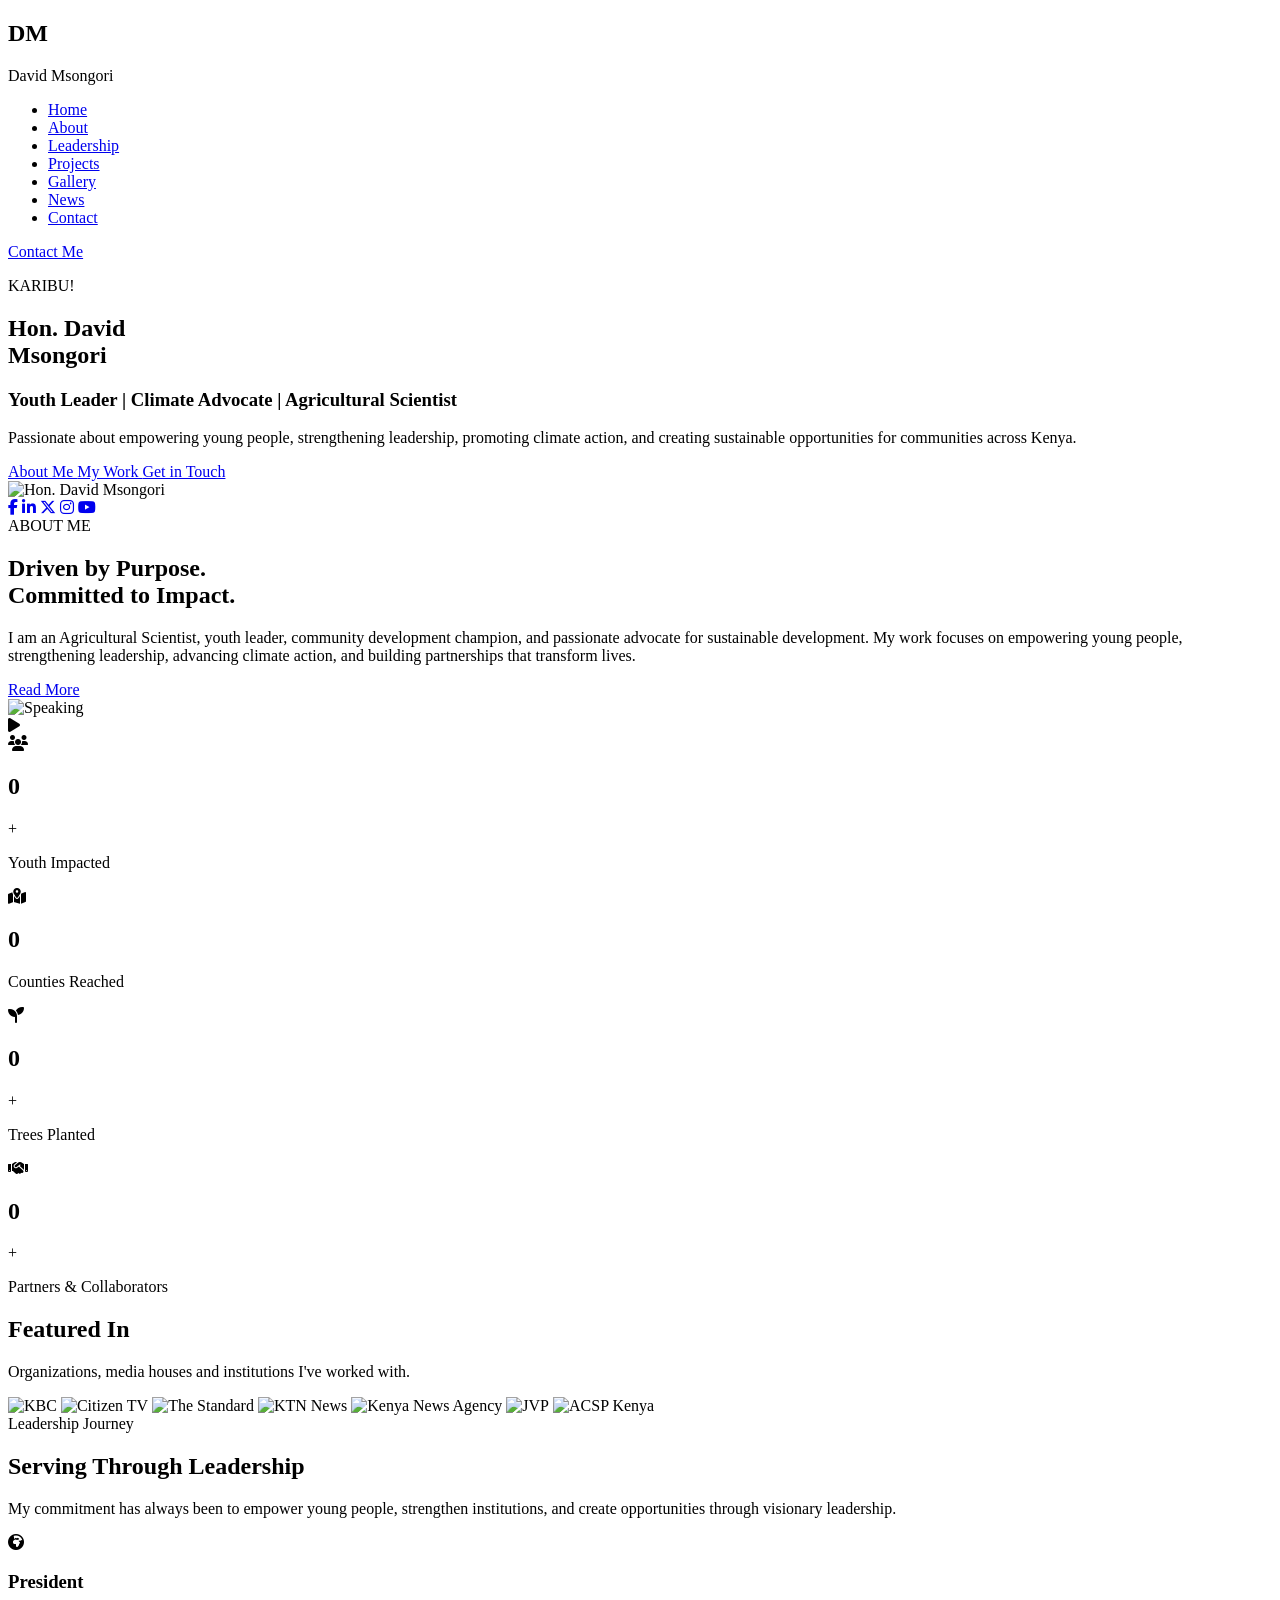
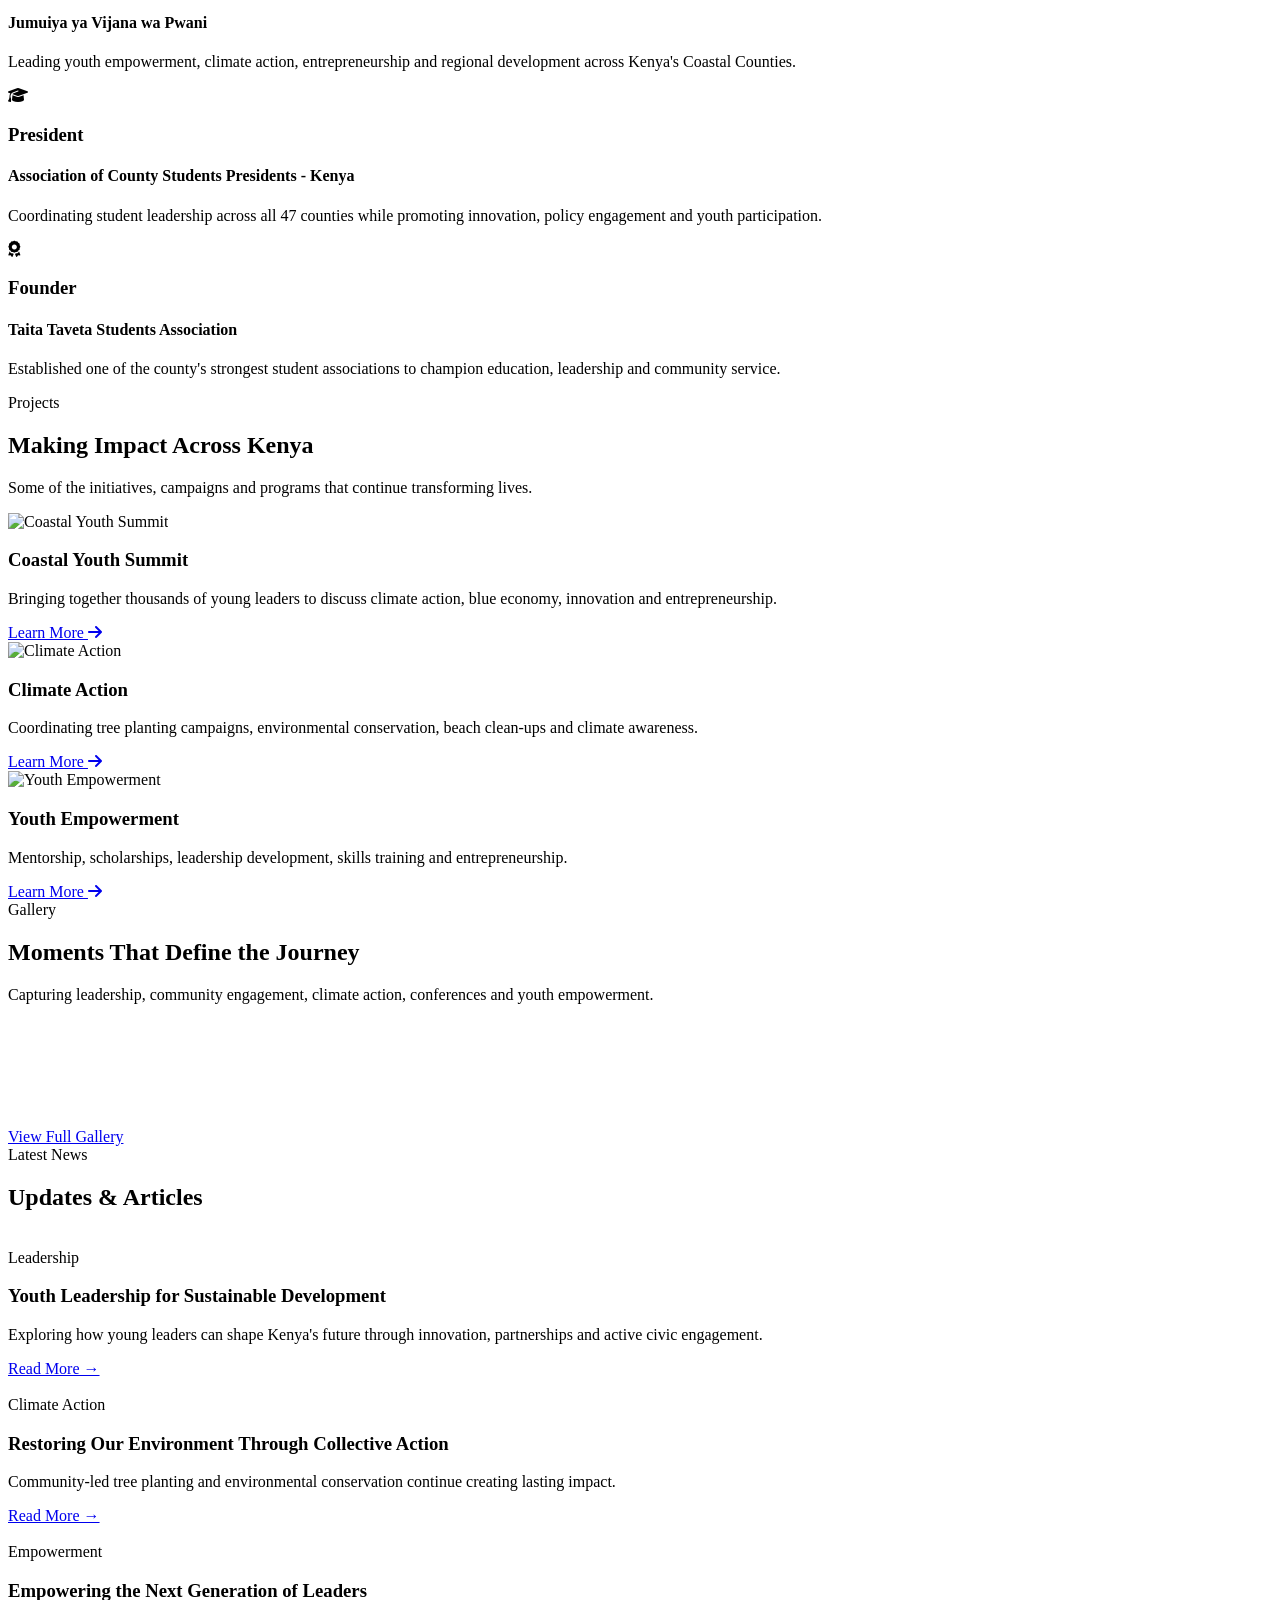
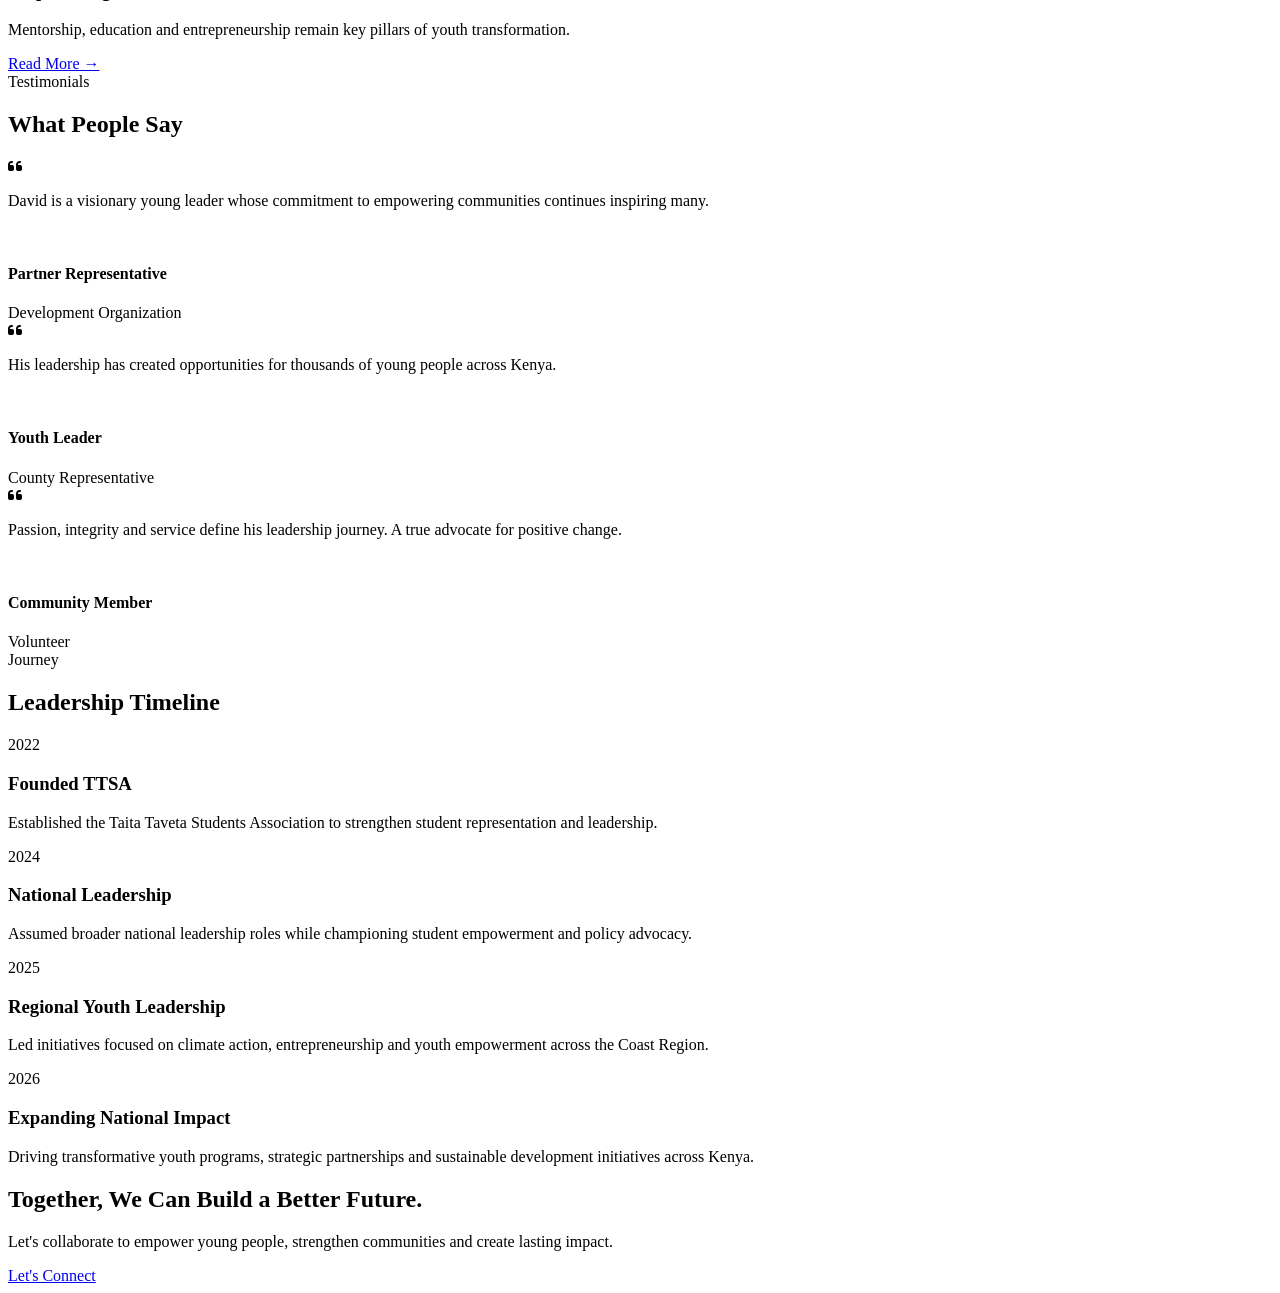
==== css/index.html @ 417c864f "Rename index.html to css/index.html" ====
<!DOCTYPE html>
<html lang="en">

<head>
    <meta charset="UTF-8">
    <meta name="viewport" content="width=device-width, initial-scale=1.0">
    <title>Hon. David Msongori | Official Website</title>

    <!-- Google Fonts -->
    <link href="https://fonts.googleapis.com/css2?family=Poppins:wght@300;400;500;600;700&display=swap" rel="stylesheet">

    <!-- Font Awesome -->
    <link rel="stylesheet"
        href="https://cdnjs.cloudflare.com/ajax/libs/font-awesome/6.6.0/css/all.min.css">

    <!-- CSS -->
    <link rel="stylesheet" href="css/style.css">
</head>

<body>

    <!-- ================= NAVIGATION ================= -->

    <header>

        <div class="container">

            <div class="logo">

                <h2>DM</h2>

                <span>David Msongori</span>

            </div>

            <nav>

                <ul>

                    <li><a href="#" class="active">Home</a></li>

                    <li><a href="#about">About</a></li>

                    <li><a href="#leadership">Leadership</a></li>

                    <li><a href="#projects">Projects</a></li>

                    <li><a href="#gallery">Gallery</a></li>

                    <li><a href="#news">News</a></li>

                    <li><a href="#contact">Contact</a></li>

                </ul>

            </nav>

            <a href="#contact" class="btn">Contact Me</a>

        </div>

    </header>



    <!-- ================= HERO SECTION ================= -->

    <section class="hero">

        <div class="container hero-content">

            <div class="hero-text">

                <p class="welcome">KARIBU!</p>

                <h1>

                    Hon. David <br>

                    <span>Msongori</span>

                </h1>

                <h3>

                    Youth Leader |

                    Climate Advocate |

                    Agricultural Scientist

                </h3>

                <p>

                    Passionate about empowering young people,

                    strengthening leadership,

                    promoting climate action,

                    and creating sustainable opportunities

                    for communities across Kenya.

                </p>

                <div class="hero-buttons">

                    <a href="#about" class="btn">

                        About Me

                    </a>

                    <a href="#projects" class="btn-outline">

                        My Work

                    </a>

                    <a href="#contact" class="btn-outline">

                        Get in Touch

                    </a>

                </div>

            </div>



            <div class="hero-image">

                <img src="images/david.png" alt="Hon. David Msongori">

            </div>

        </div>



        <!-- Social Icons -->

        <div class="social-icons">

            <a href="#"><i class="fab fa-facebook-f"></i></a>

            <a href="#"><i class="fab fa-linkedin-in"></i></a>

            <a href="#"><i class="fab fa-x-twitter"></i></a>

            <a href="#"><i class="fab fa-instagram"></i></a>

            <a href="#"><i class="fab fa-youtube"></i></a>

        </div>

    </section>



    <!-- ================= ABOUT ================= -->

    <section id="about" class="about">

        <div class="container about-grid">

            <div class="about-text">

                <span class="section-title">

                    ABOUT ME

                </span>

                <h2>

                    Driven by Purpose.<br>

                    Committed to Impact.

                </h2>

                <p>

                    I am an Agricultural Scientist,

                    youth leader,

                    community development champion,

                    and passionate advocate for sustainable development.

                    My work focuses on empowering young people,

                    strengthening leadership,

                    advancing climate action,

                    and building partnerships that transform lives.

                </p>

                <a href="#" class="btn">

                    Read More

                </a>

            </div>



            <div class="about-video">

                <img src="images/speaking.jpg" alt="Speaking">

                <div class="play-button">

                    <i class="fas fa-play"></i>

                </div>

            </div>

        </div>

    </section>

        <!-- ================= STATISTICS ================= -->

    <section class="statistics">

        <div class="container">

            <div class="stats-grid">

                <div class="stat-card">

                    <i class="fas fa-users"></i>

                    <h2 class="counter" data-target="50000">0</h2>

                    <span>+</span>

                    <p>Youth Impacted</p>

                </div>

                <div class="stat-card">

                    <i class="fas fa-map-marked-alt"></i>

                    <h2 class="counter" data-target="47">0</h2>

                    <p>Counties Reached</p>

                </div>

                <div class="stat-card">

                    <i class="fas fa-seedling"></i>

                    <h2 class="counter" data-target="10000">0</h2>

                    <span>+</span>

                    <p>Trees Planted</p>

                </div>

                <div class="stat-card">

                    <i class="fas fa-handshake"></i>

                    <h2 class="counter" data-target="50">0</h2>

                    <span>+</span>

                    <p>Partners & Collaborators</p>

                </div>

            </div>

        </div>

    </section>


    <!-- ================= FEATURED IN ================= -->

    <section class="featured">

        <div class="container">

            <div class="section-header">

                <h2>Featured In</h2>

                <p>Organizations, media houses and institutions I've worked with.</p>

            </div>

            <div class="featured-logos">

                <img src="images/logos/kbc.png" alt="KBC">

                <img src="images/logos/citizen.png" alt="Citizen TV">

                <img src="images/logos/standard.png" alt="The Standard">

                <img src="images/logos/ktn.png" alt="KTN News">

                <img src="images/logos/kna.png" alt="Kenya News Agency">

                <img src="images/logos/jvp.png" alt="JVP">

                <img src="images/logos/acsp.png" alt="ACSP Kenya">

            </div>

        </div>

    </section>


    <!-- ================= LEADERSHIP ================= -->

    <section id="leadership" class="leadership">

        <div class="container">

            <div class="section-header">

                <span>Leadership Journey</span>

                <h2>Serving Through Leadership</h2>

                <p>
                    My commitment has always been to empower young people,
                    strengthen institutions, and create opportunities through
                    visionary leadership.
                </p>

            </div>

            <div class="leadership-grid">

                <div class="leader-card">

                    <div class="icon">

                        <i class="fas fa-globe-africa"></i>

                    </div>

                    <h3>President</h3>

                    <h4>Jumuiya ya Vijana wa Pwani</h4>

                    <p>
                        Leading youth empowerment, climate action,
                        entrepreneurship and regional development across
                        Kenya's Coastal Counties.
                    </p>

                </div>

                <div class="leader-card">

                    <div class="icon">

                        <i class="fas fa-graduation-cap"></i>

                    </div>

                    <h3>President</h3>

                    <h4>Association of County Students Presidents - Kenya</h4>

                    <p>
                        Coordinating student leadership across all
                        47 counties while promoting innovation,
                        policy engagement and youth participation.
                    </p>

                </div>

                <div class="leader-card">

                    <div class="icon">

                        <i class="fas fa-award"></i>

                    </div>

                    <h3>Founder</h3>

                    <h4>Taita Taveta Students Association</h4>

                    <p>
                        Established one of the county's strongest student
                        associations to champion education,
                        leadership and community service.
                    </p>

                </div>

            </div>

        </div>

    </section>


    <!-- ================= PROJECTS ================= -->

    <section id="projects" class="projects">

        <div class="container">

            <div class="section-header">

                <span>Projects</span>

                <h2>Making Impact Across Kenya</h2>

                <p>
                    Some of the initiatives, campaigns and programs
                    that continue transforming lives.
                </p>

            </div>

            <div class="projects-grid">

                <div class="project-card">

                    <img src="images/projects/coastal-summit.jpg"
                        alt="Coastal Youth Summit">

                    <div class="project-content">

                        <h3>Coastal Youth Summit</h3>

                        <p>

                            Bringing together thousands of young leaders to
                            discuss climate action, blue economy,
                            innovation and entrepreneurship.

                        </p>

                        <a href="#">

                            Learn More

                            <i class="fas fa-arrow-right"></i>

                        </a>

                    </div>

                </div>

                <div class="project-card">

                    <img src="images/projects/tree-planting.jpg"
                        alt="Climate Action">

                    <div class="project-content">

                        <h3>Climate Action</h3>

                        <p>

                            Coordinating tree planting campaigns,
                            environmental conservation,
                            beach clean-ups and climate awareness.

                        </p>

                        <a href="#">

                            Learn More

                            <i class="fas fa-arrow-right"></i>

                        </a>

                    </div>

                </div>

                <div class="project-card">

                    <img src="images/projects/youth.jpg"
                        alt="Youth Empowerment">

                    <div class="project-content">

                        <h3>Youth Empowerment</h3>

                        <p>

                            Mentorship, scholarships,
                            leadership development,
                            skills training and entrepreneurship.

                        </p>

                        <a href="#">

                            Learn More

                            <i class="fas fa-arrow-right"></i>

                        </a>

                    </div>

                </div>

            </div>

        </div>

    </section>
        <!-- ================= GALLERY ================= -->

    <section id="gallery" class="gallery">

        <div class="container">

            <div class="section-header">

                <span>Gallery</span>

                <h2>Moments That Define the Journey</h2>

                <p>
                    Capturing leadership, community engagement,
                    climate action, conferences and youth empowerment.
                </p>

            </div>

            <div class="gallery-grid">

                <div class="gallery-item">
                    <img src="images/gallery/gallery1.jpg" alt="">
                </div>

                <div class="gallery-item">
                    <img src="images/gallery/gallery2.jpg" alt="">
                </div>

                <div class="gallery-item">
                    <img src="images/gallery/gallery3.jpg" alt="">
                </div>

                <div class="gallery-item">
                    <img src="images/gallery/gallery4.jpg" alt="">
                </div>

                <div class="gallery-item">
                    <img src="images/gallery/gallery5.jpg" alt="">
                </div>

                <div class="gallery-item">
                    <img src="images/gallery/gallery6.jpg" alt="">
                </div>

            </div>

            <div class="center-btn">

                <a href="#" class="btn">

                    View Full Gallery

                </a>

            </div>

        </div>

    </section>


    <!-- ================= NEWS ================= -->

    <section id="news" class="news">

        <div class="container">

            <div class="section-header">

                <span>Latest News</span>

                <h2>Updates & Articles</h2>

            </div>

            <div class="news-grid">

                <article class="news-card">

                    <img src="images/news/news1.jpg" alt="">

                    <div class="news-content">

                        <span>Leadership</span>

                        <h3>
                            Youth Leadership for Sustainable Development
                        </h3>

                        <p>

                            Exploring how young leaders can shape Kenya's
                            future through innovation, partnerships and
                            active civic engagement.

                        </p>

                        <a href="#">
                            Read More →
                        </a>

                    </div>

                </article>

                <article class="news-card">

                    <img src="images/news/news2.jpg" alt="">

                    <div class="news-content">

                        <span>Climate Action</span>

                        <h3>

                            Restoring Our Environment Through Collective Action

                        </h3>

                        <p>

                            Community-led tree planting and environmental
                            conservation continue creating lasting impact.

                        </p>

                        <a href="#">
                            Read More →
                        </a>

                    </div>

                </article>

                <article class="news-card">

                    <img src="images/news/news3.jpg" alt="">

                    <div class="news-content">

                        <span>Empowerment</span>

                        <h3>

                            Empowering the Next Generation of Leaders

                        </h3>

                        <p>

                            Mentorship, education and entrepreneurship remain
                            key pillars of youth transformation.

                        </p>

                        <a href="#">
                            Read More →
                        </a>

                    </div>

                </article>

            </div>

        </div>

    </section>


    <!-- ================= TESTIMONIALS ================= -->

    <section class="testimonials">

        <div class="container">

            <div class="section-header">

                <span>Testimonials</span>

                <h2>What People Say</h2>

            </div>

            <div class="testimonial-grid">

                <div class="testimonial-card">

                    <i class="fas fa-quote-left"></i>

                    <p>

                        David is a visionary young leader whose commitment
                        to empowering communities continues inspiring many.

                    </p>

                    <div class="client">

                        <img src="images/testimonials/person1.jpg" alt="">

                        <div>

                            <h4>Partner Representative</h4>

                            <span>Development Organization</span>

                        </div>

                    </div>

                </div>

                <div class="testimonial-card">

                    <i class="fas fa-quote-left"></i>

                    <p>

                        His leadership has created opportunities for
                        thousands of young people across Kenya.

                    </p>

                    <div class="client">

                        <img src="images/testimonials/person2.jpg" alt="">

                        <div>

                            <h4>Youth Leader</h4>

                            <span>County Representative</span>

                        </div>

                    </div>

                </div>

                <div class="testimonial-card">

                    <i class="fas fa-quote-left"></i>

                    <p>

                        Passion, integrity and service define his leadership
                        journey. A true advocate for positive change.

                    </p>

                    <div class="client">

                        <img src="images/testimonials/person3.jpg" alt="">

                        <div>

                            <h4>Community Member</h4>

                            <span>Volunteer</span>

                        </div>

                    </div>

                </div>

            </div>

        </div>

    </section>


    <!-- ================= TIMELINE ================= -->

    <section class="timeline">

        <div class="container">

            <div class="section-header">

                <span>Journey</span>

                <h2>Leadership Timeline</h2>

            </div>

            <div class="timeline-items">

                <div class="timeline-item">

                    <span class="year">2022</span>

                    <h3>Founded TTSA</h3>

                    <p>

                        Established the Taita Taveta Students Association to
                        strengthen student representation and leadership.

                    </p>

                </div>

                <div class="timeline-item">

                    <span class="year">2024</span>

                    <h3>National Leadership</h3>

                    <p>

                        Assumed broader national leadership roles while
                        championing student empowerment and policy advocacy.

                    </p>

                </div>

                <div class="timeline-item">

                    <span class="year">2025</span>

                    <h3>Regional Youth Leadership</h3>

                    <p>

                        Led initiatives focused on climate action,
                        entrepreneurship and youth empowerment across the
                        Coast Region.

                    </p>

                </div>

                <div class="timeline-item">

                    <span class="year">2026</span>

                    <h3>Expanding National Impact</h3>

                    <p>

                        Driving transformative youth programs,
                        strategic partnerships and sustainable development
                        initiatives across Kenya.

                    </p>

                </div>

            </div>

        </div>

    </section>


    <!-- ================= CALL TO ACTION ================= -->

    <section class="cta">

        <div class="container">

            <div class="cta-content">

                <h2>

                    Together, We Can Build a Better Future.

                </h2>

                <p>

                    Let's collaborate to empower young people,
                    strengthen communities and create lasting impact.

                </p>

                <a href="#contact" class="btn">

                    Let's Connect

                </a>

            </div>

        </div>

    </section>
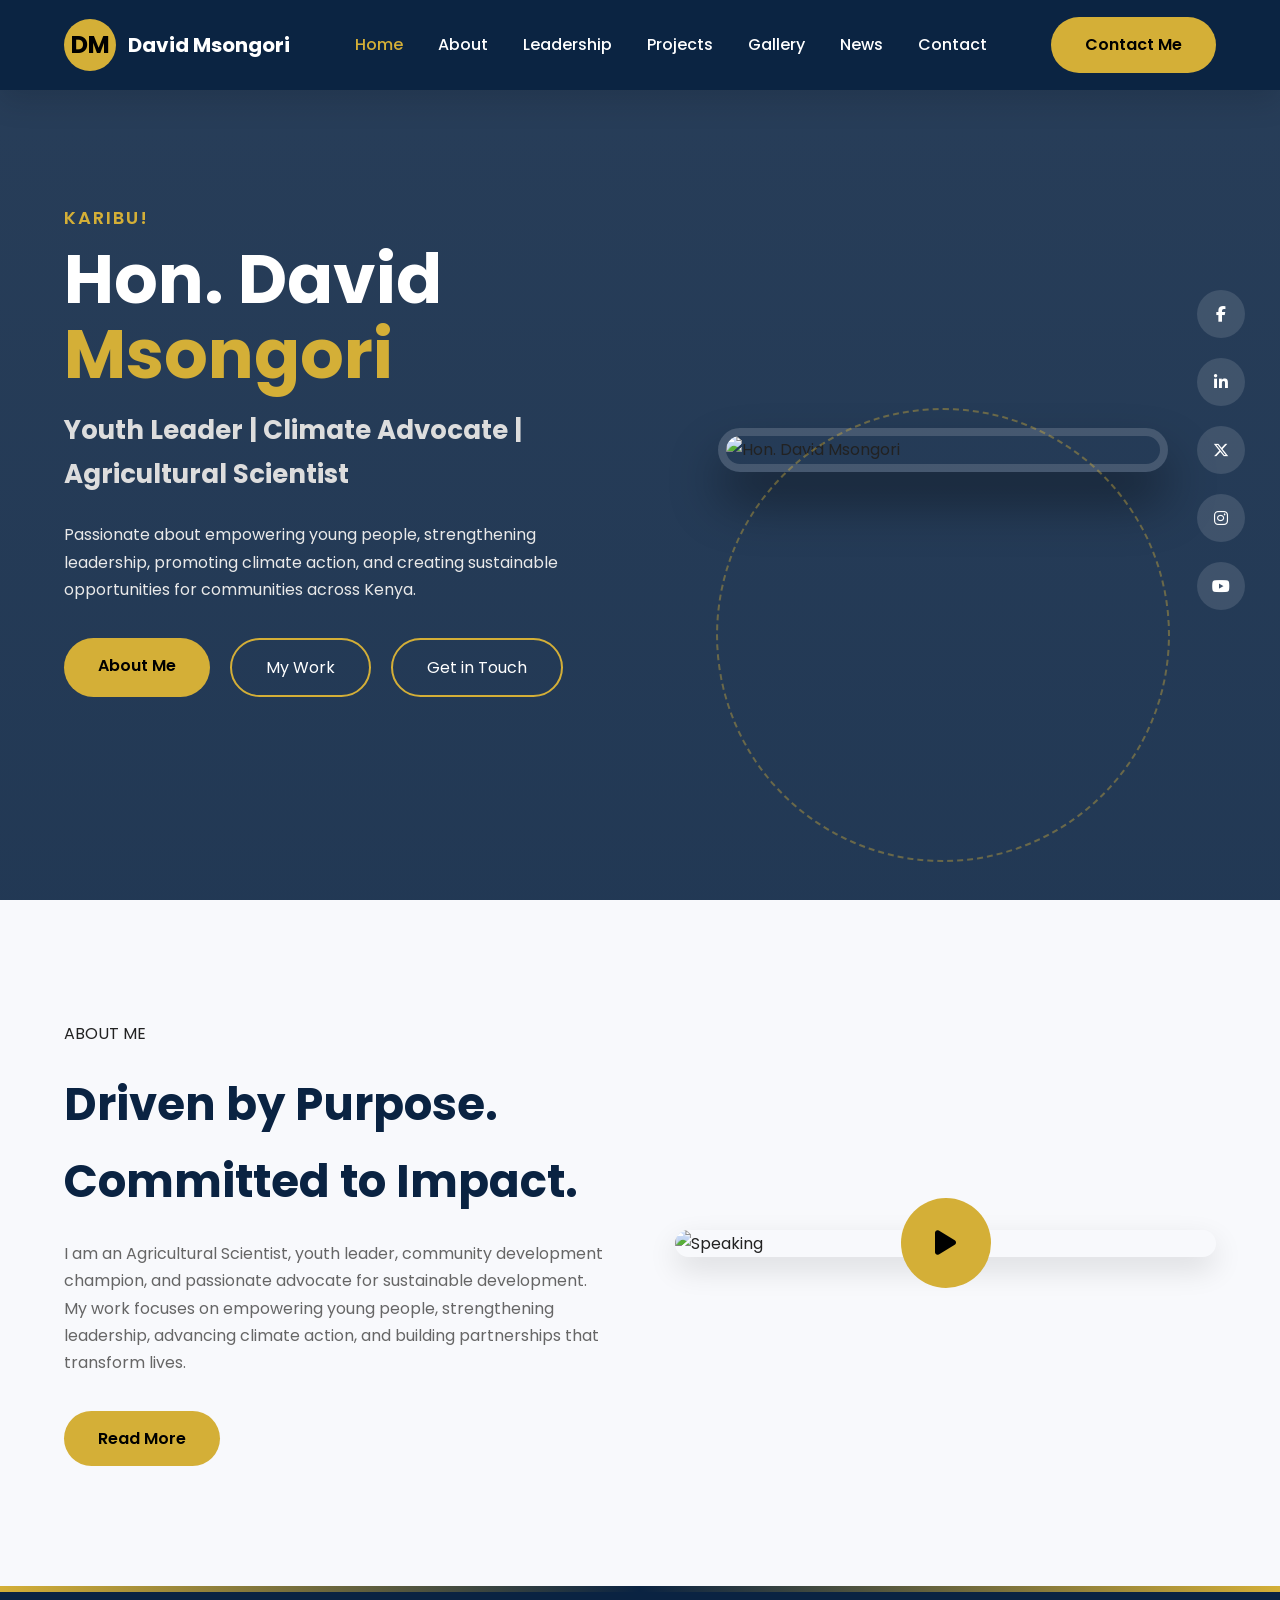
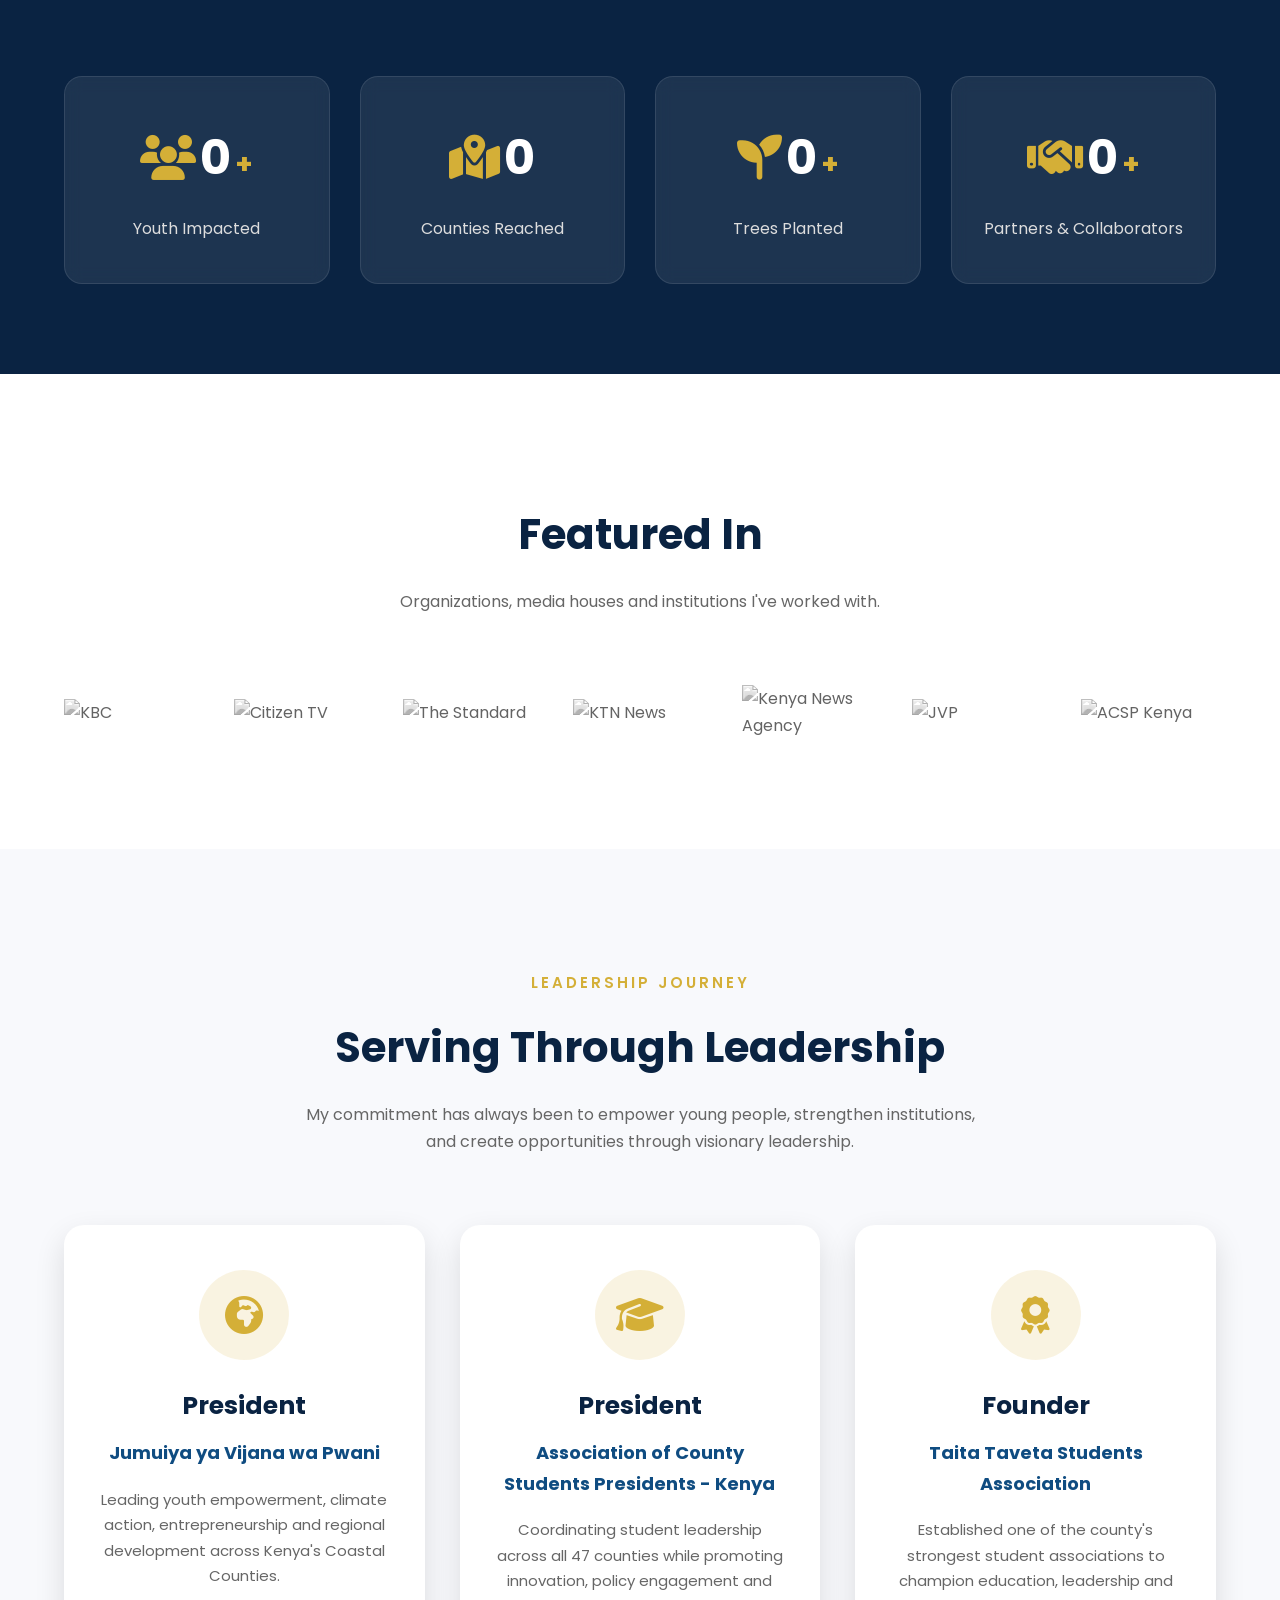
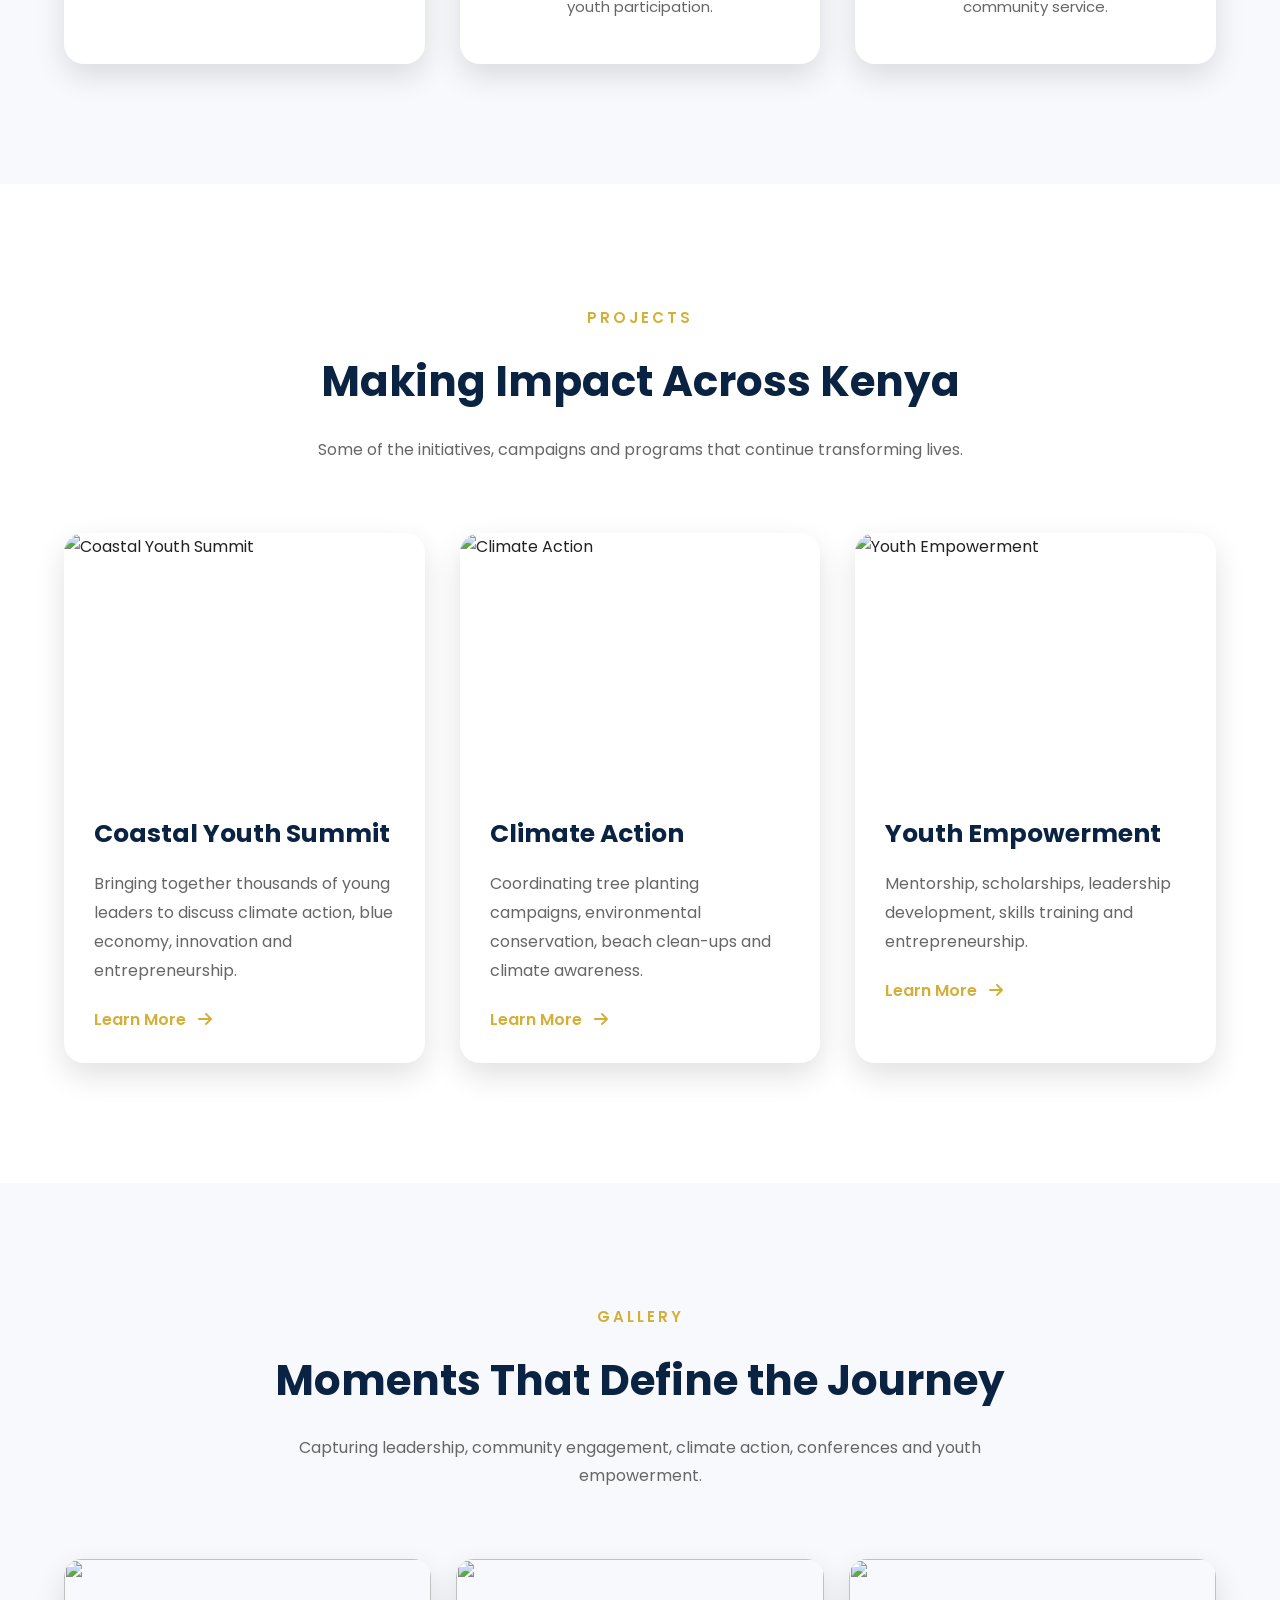
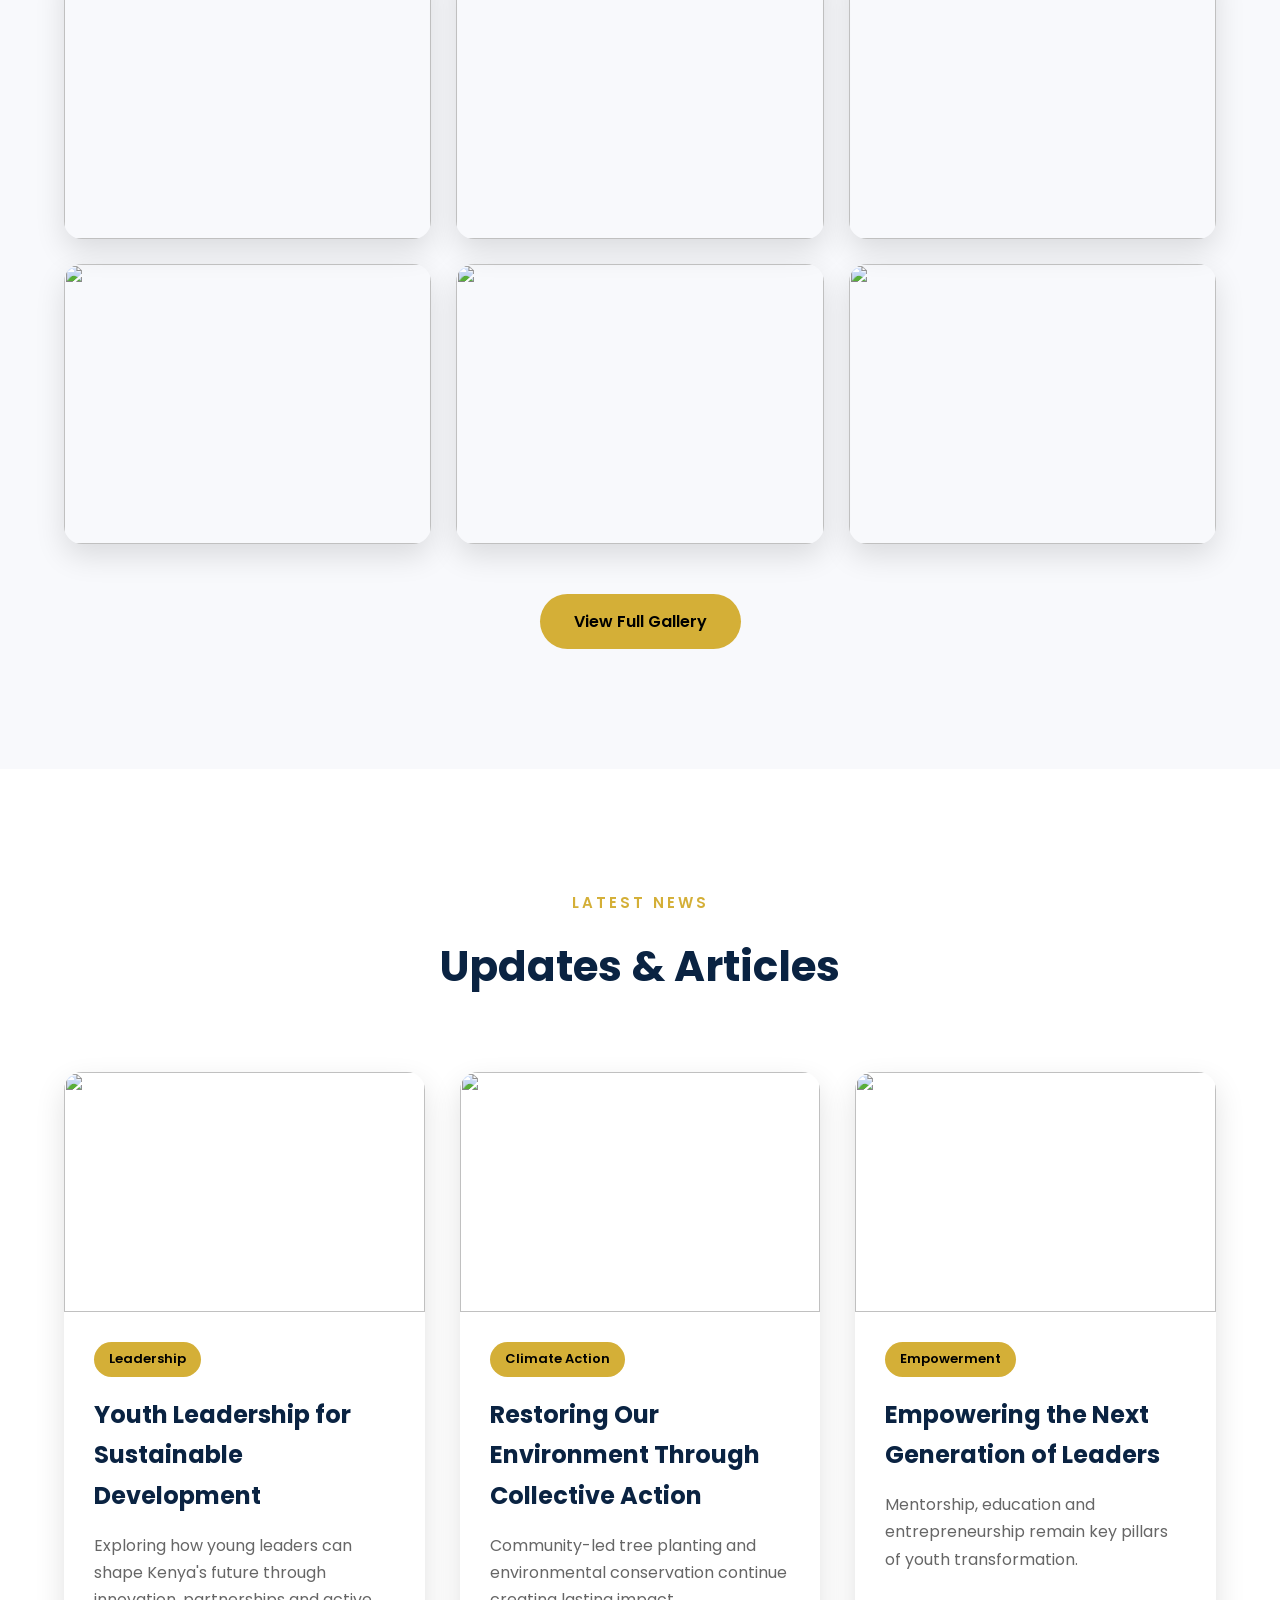
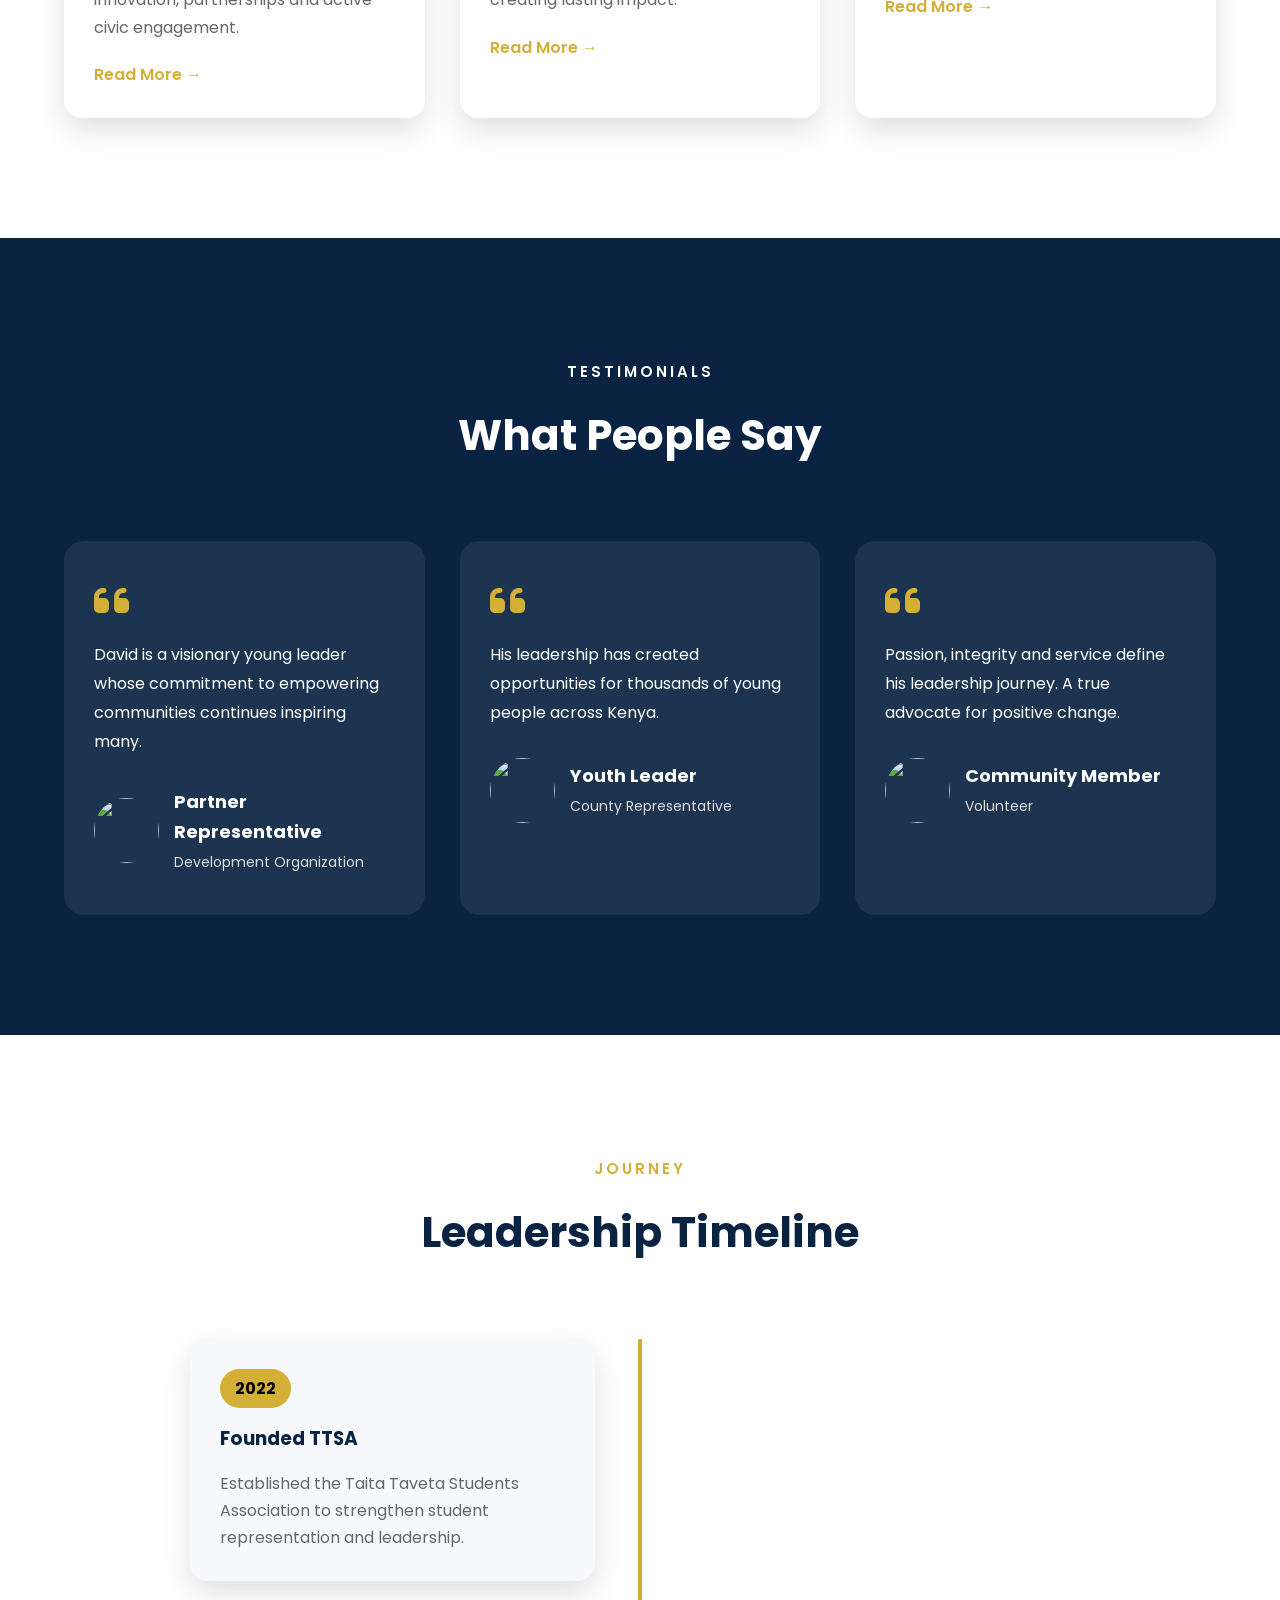
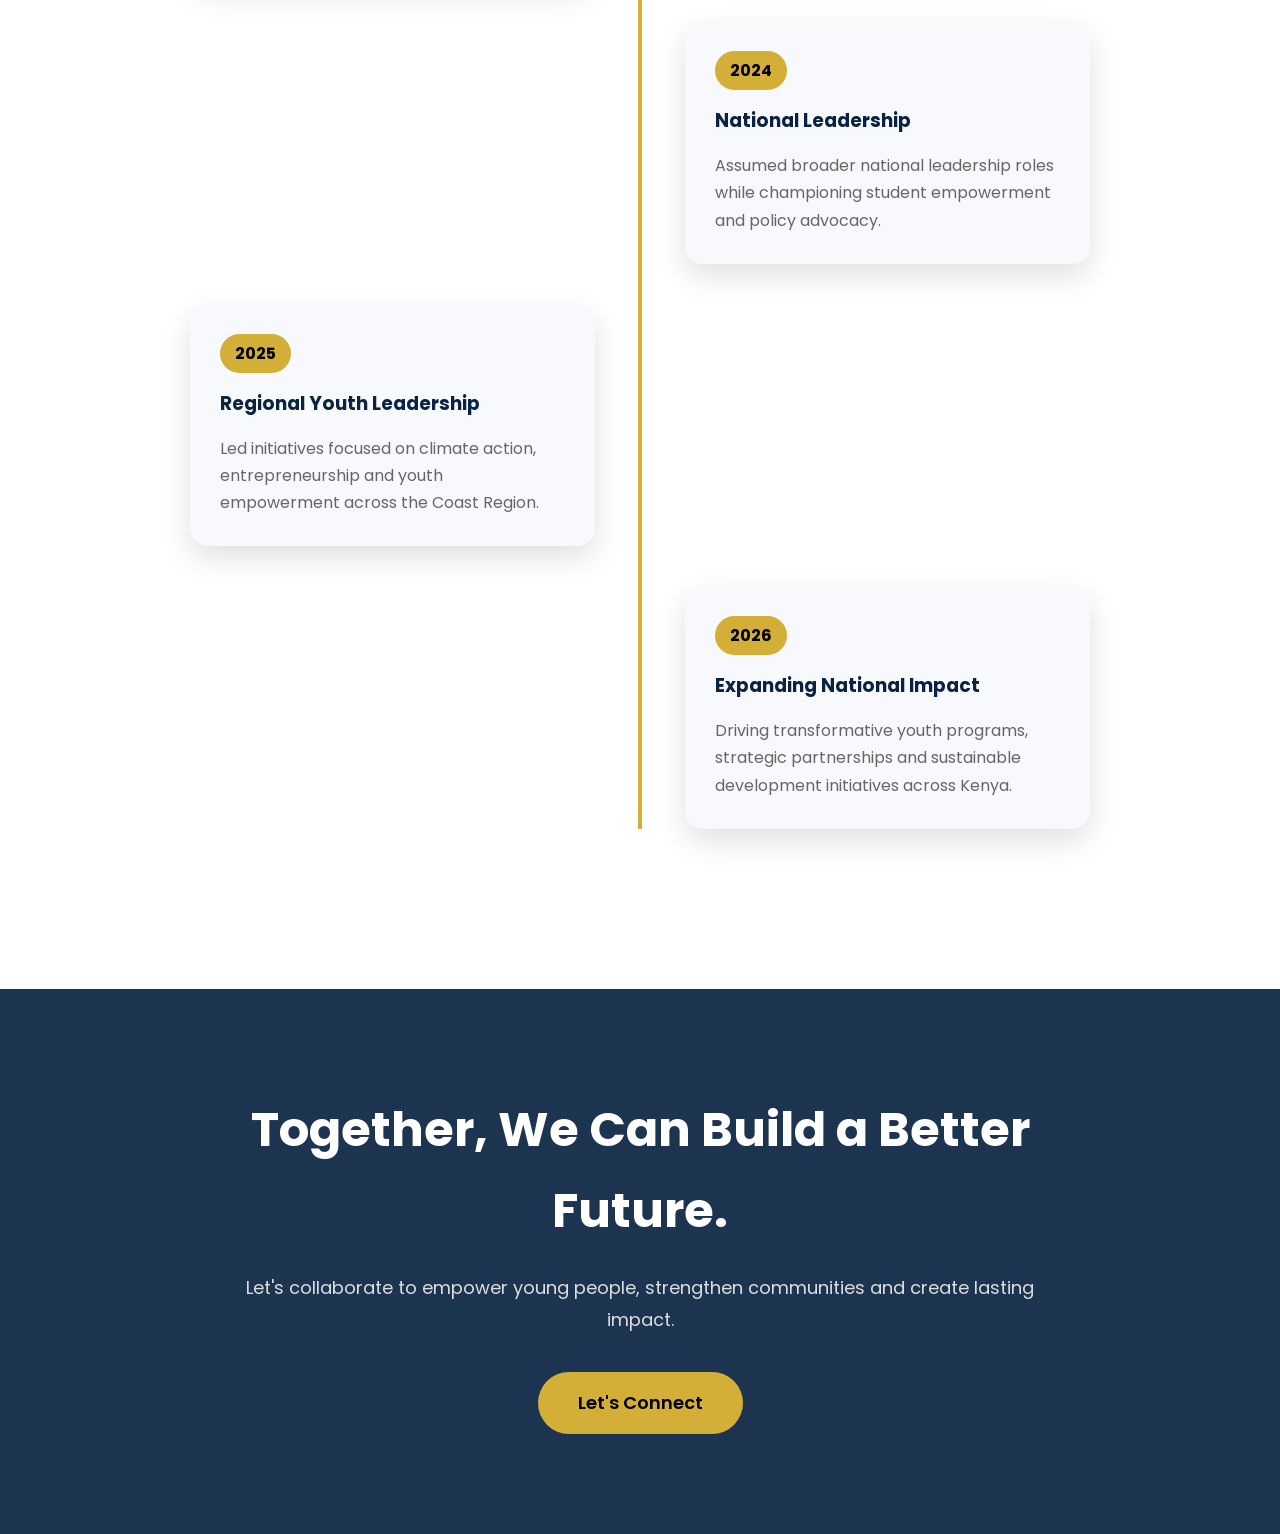
==== commit 8557263b: "Update stylesheet link to use relative path" ====
--- a/css/index.html
+++ b/css/index.html
@@ -14,7 +14,7 @@
         href="https://cdnjs.cloudflare.com/ajax/libs/font-awesome/6.6.0/css/all.min.css">
 
     <!-- CSS -->
-    <link rel="stylesheet" href="css/style.css">
+    <link rel="stylesheet" href="style.css">
 </head>
 
 <body>
--- a/css/style.css
+++ b/css/style.css
@@ -0,0 +1,2158 @@
+/*====================================================
+    HON. DAVID MSONGORI PERSONAL WEBSITE
+    STYLE.CSS
+    PART 1
+======================================================*/
+
+/* Google Font */
+
+@import url('https://fonts.googleapis.com/css2?family=Poppins:wght@300;400;500;600;700;800&display=swap');
+
+
+/*====================
+      VARIABLES
+=====================*/
+
+:root{
+
+    --primary:#0A2342;
+    --secondary:#D4AF37;
+    --accent:#0F4C81;
+
+    --white:#ffffff;
+    --light:#f8f9fc;
+    --dark:#222;
+    --grey:#666;
+
+    --shadow:0 12px 30px rgba(0,0,0,.12);
+
+    --transition:.35s ease;
+
+    --radius:12px;
+
+}
+
+
+/*====================
+    RESET
+=====================*/
+
+*{
+
+    margin:0;
+    padding:0;
+    box-sizing:border-box;
+
+}
+
+html{
+
+    scroll-behavior:smooth;
+
+}
+
+body{
+
+    font-family:'Poppins',sans-serif;
+
+    background:#ffffff;
+
+    color:var(--dark);
+
+    line-height:1.7;
+
+}
+
+img{
+
+    width:100%;
+
+    display:block;
+
+}
+
+a{
+
+    text-decoration:none;
+
+}
+
+ul{
+
+    list-style:none;
+
+}
+
+
+/*====================
+   CONTAINER
+=====================*/
+
+.container{
+
+    width:90%;
+
+    max-width:1200px;
+
+    margin:auto;
+
+}
+
+
+/*====================
+    BUTTONS
+=====================*/
+
+.btn{
+
+    display:inline-block;
+
+    padding:14px 34px;
+
+    background:var(--secondary);
+
+    color:#000;
+
+    border-radius:40px;
+
+    font-weight:600;
+
+    transition:var(--transition);
+
+}
+
+.btn:hover{
+
+    background:var(--primary);
+
+    color:#fff;
+
+    transform:translateY(-3px);
+
+}
+
+.btn-outline{
+
+    display:inline-block;
+
+    padding:14px 34px;
+
+    border:2px solid var(--secondary);
+
+    color:#fff;
+
+    border-radius:40px;
+
+    transition:var(--transition);
+
+}
+
+.btn-outline:hover{
+
+    background:var(--secondary);
+
+    color:#000;
+
+}
+
+
+/*====================
+    HEADER
+=====================*/
+
+header{
+
+    position:fixed;
+
+    width:100%;
+
+    top:0;
+
+    left:0;
+
+    z-index:1000;
+
+    background:rgba(10,35,66,.95);
+
+    backdrop-filter:blur(12px);
+
+    box-shadow:var(--shadow);
+
+}
+
+header .container{
+
+    display:flex;
+
+    justify-content:space-between;
+
+    align-items:center;
+
+    height:90px;
+
+}
+
+.logo{
+
+    display:flex;
+
+    align-items:center;
+
+    gap:12px;
+
+}
+
+.logo h2{
+
+    width:52px;
+
+    height:52px;
+
+    border-radius:50%;
+
+    background:var(--secondary);
+
+    color:#000;
+
+    display:flex;
+
+    align-items:center;
+
+    justify-content:center;
+
+}
+
+.logo span{
+
+    color:#fff;
+
+    font-size:20px;
+
+    font-weight:700;
+
+}
+
+nav ul{
+
+    display:flex;
+
+    gap:35px;
+
+}
+
+nav ul li a{
+
+    color:#fff;
+
+    transition:.3s;
+
+    font-weight:500;
+
+}
+
+nav ul li a:hover,
+
+nav ul li a.active{
+
+    color:var(--secondary);
+
+}
+
+
+/*====================
+      HERO
+=====================*/
+
+.hero{
+
+    min-height:100vh;
+
+    background:linear-gradient(rgba(10,35,66,.88),
+    rgba(10,35,66,.90)),
+    url("../images/background.jpg") center/cover;
+
+    display:flex;
+
+    align-items:center;
+
+    position:relative;
+
+    overflow:hidden;
+
+}
+
+.hero-content{
+
+    display:grid;
+
+    grid-template-columns:1fr 1fr;
+
+    align-items:center;
+
+    gap:60px;
+
+}
+
+.hero-text{
+
+    color:#fff;
+
+}
+
+.hero-text .welcome{
+
+    color:var(--secondary);
+
+    font-size:18px;
+
+    font-weight:600;
+
+    margin-bottom:10px;
+
+    letter-spacing:2px;
+
+}
+
+.hero-text h1{
+
+    font-size:68px;
+
+    line-height:1.1;
+
+    margin-bottom:15px;
+
+}
+
+.hero-text h1 span{
+
+    color:var(--secondary);
+
+}
+
+.hero-text h3{
+
+    font-size:26px;
+
+    margin-bottom:25px;
+
+    color:#ddd;
+
+}
+
+.hero-text p{
+
+    max-width:620px;
+
+    margin-bottom:35px;
+
+    color:#e9e9e9;
+
+}
+
+.hero-buttons{
+
+    display:flex;
+
+    gap:20px;
+
+    flex-wrap:wrap;
+
+}
+
+
+/*====================
+    HERO IMAGE
+=====================*/
+
+.hero-image{
+
+    position:relative;
+
+}
+
+.hero-image img{
+
+    width:450px;
+
+    margin:auto;
+
+    border-radius:25px;
+
+    border:8px solid rgba(255,255,255,.15);
+
+    box-shadow:0 30px 50px rgba(0,0,0,.4);
+
+}
+
+.hero-image::before{
+
+    content:"";
+
+    position:absolute;
+
+    width:450px;
+
+    height:450px;
+
+    border-radius:50%;
+
+    border:2px dashed rgba(212,175,55,.4);
+
+    top:-20px;
+
+    left:50%;
+
+    transform:translateX(-50%);
+
+    animation:rotateCircle 20s linear infinite;
+
+}
+
+
+/*====================
+ SOCIAL ICONS
+=====================*/
+
+.social-icons{
+
+    position:absolute;
+
+    right:35px;
+
+    top:50%;
+
+    transform:translateY(-50%);
+
+    display:flex;
+
+    flex-direction:column;
+
+    gap:20px;
+
+}
+
+.social-icons a{
+
+    width:48px;
+
+    height:48px;
+
+    border-radius:50%;
+
+    background:rgba(255,255,255,.12);
+
+    display:flex;
+
+    justify-content:center;
+
+    align-items:center;
+
+    color:#fff;
+
+    transition:.3s;
+
+}
+
+.social-icons a:hover{
+
+    background:var(--secondary);
+
+    color:#000;
+
+}
+
+
+/*====================
+ SECTION TITLE
+=====================*/
+
+.section-header{
+
+    text-align:center;
+
+    margin-bottom:70px;
+
+}
+
+.section-header span{
+
+    color:var(--secondary);
+
+    text-transform:uppercase;
+
+    letter-spacing:3px;
+
+    font-size:15px;
+
+    font-weight:600;
+
+}
+
+.section-header h2{
+
+    font-size:42px;
+
+    margin-top:15px;
+
+    color:var(--primary);
+
+}
+
+.section-header p{
+
+    max-width:700px;
+
+    margin:18px auto 0;
+
+    color:var(--grey);
+
+}
+
+
+/*====================
+ ABOUT
+=====================*/
+
+.about{
+
+    padding:120px 0;
+
+    background:var(--light);
+
+}
+
+.about-grid{
+
+    display:grid;
+
+    grid-template-columns:1fr 1fr;
+
+    gap:70px;
+
+    align-items:center;
+
+}
+
+.about-text h2{
+
+    font-size:45px;
+
+    color:var(--primary);
+
+    margin:20px 0;
+
+}
+
+.about-text p{
+
+    color:var(--grey);
+
+    margin-bottom:35px;
+
+}
+
+.about-video{
+
+    position:relative;
+
+}
+
+.about-video img{
+
+    border-radius:20px;
+
+    box-shadow:var(--shadow);
+
+}
+
+.play-button{
+
+    position:absolute;
+
+    top:50%;
+
+    left:50%;
+
+    transform:translate(-50%,-50%);
+
+    width:90px;
+
+    height:90px;
+
+    background:var(--secondary);
+
+    border-radius:50%;
+
+    display:flex;
+
+    align-items:center;
+
+    justify-content:center;
+
+    color:#000;
+
+    font-size:28px;
+
+    cursor:pointer;
+
+}
+/*====================================================
+    STYLE.CSS
+    PART 2
+    Statistics | Featured | Leadership | Projects
+======================================================*/
+
+
+/*=========================
+      STATISTICS
+==========================*/
+
+.statistics{
+
+    background:var(--primary);
+
+    padding:90px 0;
+
+}
+
+.stats-grid{
+
+    display:grid;
+
+    grid-template-columns:repeat(4,1fr);
+
+    gap:30px;
+
+}
+
+.stat-card{
+
+    background:rgba(255,255,255,.08);
+
+    backdrop-filter:blur(8px);
+
+    border-radius:18px;
+
+    padding:40px 25px;
+
+    text-align:center;
+
+    transition:var(--transition);
+
+    border:1px solid rgba(255,255,255,.1);
+
+}
+
+.stat-card:hover{
+
+    transform:translateY(-10px);
+
+    background:rgba(255,255,255,.12);
+
+}
+
+.stat-card i{
+
+    font-size:45px;
+
+    color:var(--secondary);
+
+    margin-bottom:20px;
+
+}
+
+.stat-card h2{
+
+    color:#fff;
+
+    font-size:48px;
+
+    font-weight:700;
+
+    display:inline-block;
+
+}
+
+.stat-card span{
+
+    color:var(--secondary);
+
+    font-size:28px;
+
+    font-weight:700;
+
+}
+
+.stat-card p{
+
+    margin-top:15px;
+
+    color:#ddd;
+
+    font-size:16px;
+
+}
+
+
+/*=========================
+      FEATURED
+==========================*/
+
+.featured{
+
+    padding:110px 0;
+
+    background:#fff;
+
+}
+
+.featured-logos{
+
+    display:grid;
+
+    grid-template-columns:repeat(7,1fr);
+
+    gap:35px;
+
+    align-items:center;
+
+}
+
+.featured-logos img{
+
+    max-height:75px;
+
+    object-fit:contain;
+
+    filter:grayscale(100%);
+
+    opacity:.7;
+
+    transition:var(--transition);
+
+}
+
+.featured-logos img:hover{
+
+    filter:none;
+
+    opacity:1;
+
+    transform:scale(1.08);
+
+}
+
+
+/*=========================
+      LEADERSHIP
+==========================*/
+
+.leadership{
+
+    background:var(--light);
+
+    padding:120px 0;
+
+}
+
+.leadership-grid{
+
+    display:grid;
+
+    grid-template-columns:repeat(3,1fr);
+
+    gap:35px;
+
+}
+
+.leader-card{
+
+    background:#fff;
+
+    border-radius:20px;
+
+    padding:45px 35px;
+
+    text-align:center;
+
+    transition:var(--transition);
+
+    box-shadow:var(--shadow);
+
+}
+
+.leader-card:hover{
+
+    transform:translateY(-12px);
+
+}
+
+.leader-card .icon{
+
+    width:90px;
+
+    height:90px;
+
+    margin:auto;
+
+    border-radius:50%;
+
+    background:rgba(212,175,55,.15);
+
+    display:flex;
+
+    justify-content:center;
+
+    align-items:center;
+
+    margin-bottom:25px;
+
+}
+
+.leader-card .icon i{
+
+    color:var(--secondary);
+
+    font-size:38px;
+
+}
+
+.leader-card h3{
+
+    color:var(--primary);
+
+    font-size:25px;
+
+    margin-bottom:10px;
+
+}
+
+.leader-card h4{
+
+    color:var(--accent);
+
+    margin-bottom:18px;
+
+    font-size:18px;
+
+}
+
+.leader-card p{
+
+    color:var(--grey);
+
+    font-size:15px;
+
+}
+
+
+/*=========================
+      PROJECTS
+==========================*/
+
+.projects{
+
+    padding:120px 0;
+
+    background:#fff;
+
+}
+
+.projects-grid{
+
+    display:grid;
+
+    grid-template-columns:repeat(3,1fr);
+
+    gap:35px;
+
+}
+
+.project-card{
+
+    background:#fff;
+
+    border-radius:20px;
+
+    overflow:hidden;
+
+    box-shadow:var(--shadow);
+
+    transition:var(--transition);
+
+}
+
+.project-card:hover{
+
+    transform:translateY(-12px);
+
+}
+
+.project-card img{
+
+    height:250px;
+
+    object-fit:cover;
+
+    transition:.6s;
+
+}
+
+.project-card:hover img{
+
+    transform:scale(1.08);
+
+}
+
+.project-content{
+
+    padding:30px;
+
+}
+
+.project-content h3{
+
+    color:var(--primary);
+
+    margin-bottom:15px;
+
+    font-size:25px;
+
+}
+
+.project-content p{
+
+    color:var(--grey);
+
+    margin-bottom:20px;
+
+    line-height:1.8;
+
+}
+
+.project-content a{
+
+    color:var(--secondary);
+
+    font-weight:600;
+
+    transition:var(--transition);
+
+}
+
+.project-content a i{
+
+    margin-left:8px;
+
+    transition:var(--transition);
+
+}
+
+.project-content a:hover{
+
+    color:var(--primary);
+
+}
+
+.project-content a:hover i{
+
+    margin-left:15px;
+
+}
+
+
+/*=========================
+      CARD HOVER EFFECT
+==========================*/
+
+.project-card::after,
+
+.leader-card::after{
+
+    content:"";
+
+    position:absolute;
+
+    left:0;
+
+    bottom:0;
+
+    width:0;
+
+    height:4px;
+
+    background:var(--secondary);
+
+    transition:.4s;
+
+}
+
+.project-card,
+
+.leader-card{
+
+    position:relative;
+
+}
+
+.project-card:hover::after,
+
+.leader-card:hover::after{
+
+    width:100%;
+
+}
+
+
+/*=========================
+      SECTION SPACING
+==========================*/
+
+.statistics,
+
+.featured,
+
+.leadership,
+
+.projects{
+
+    position:relative;
+
+}
+
+.statistics::before{
+
+    content:"";
+
+    position:absolute;
+
+    top:0;
+
+    left:0;
+
+    width:100%;
+
+    height:6px;
+
+    background:linear-gradient(
+        to right,
+        var(--secondary),
+        transparent,
+        var(--secondary)
+    );
+
+}
+/*====================================================
+    STYLE.CSS
+    PART 3
+    Gallery | News | Testimonials | Timeline | CTA
+======================================================*/
+
+
+/*=========================
+        GALLERY
+==========================*/
+
+.gallery{
+
+    padding:120px 0;
+
+    background:var(--light);
+
+}
+
+.gallery-grid{
+
+    display:grid;
+
+    grid-template-columns:repeat(3,1fr);
+
+    gap:25px;
+
+}
+
+.gallery-item{
+
+    overflow:hidden;
+
+    border-radius:18px;
+
+    position:relative;
+
+    box-shadow:var(--shadow);
+
+    cursor:pointer;
+
+}
+
+.gallery-item img{
+
+    width:100%;
+
+    height:280px;
+
+    object-fit:cover;
+
+    transition:.6s ease;
+
+}
+
+.gallery-item:hover img{
+
+    transform:scale(1.12);
+
+}
+
+.gallery-item::before{
+
+    content:"";
+
+    position:absolute;
+
+    width:100%;
+
+    height:100%;
+
+    top:0;
+
+    left:0;
+
+    background:rgba(10,35,66,.45);
+
+    opacity:0;
+
+    transition:.4s;
+
+    z-index:1;
+
+}
+
+.gallery-item:hover::before{
+
+    opacity:1;
+
+}
+
+.center-btn{
+
+    text-align:center;
+
+    margin-top:50px;
+
+}
+
+
+/*=========================
+        NEWS
+==========================*/
+
+.news{
+
+    padding:120px 0;
+
+    background:#fff;
+
+}
+
+.news-grid{
+
+    display:grid;
+
+    grid-template-columns:repeat(3,1fr);
+
+    gap:35px;
+
+}
+
+.news-card{
+
+    background:#fff;
+
+    border-radius:18px;
+
+    overflow:hidden;
+
+    box-shadow:var(--shadow);
+
+    transition:var(--transition);
+
+}
+
+.news-card:hover{
+
+    transform:translateY(-10px);
+
+}
+
+.news-card img{
+
+    height:240px;
+
+    object-fit:cover;
+
+}
+
+.news-content{
+
+    padding:30px;
+
+}
+
+.news-content span{
+
+    display:inline-block;
+
+    background:var(--secondary);
+
+    color:#000;
+
+    padding:6px 15px;
+
+    border-radius:30px;
+
+    font-size:13px;
+
+    font-weight:600;
+
+    margin-bottom:18px;
+
+}
+
+.news-content h3{
+
+    color:var(--primary);
+
+    margin-bottom:15px;
+
+    font-size:24px;
+
+}
+
+.news-content p{
+
+    color:var(--grey);
+
+    margin-bottom:20px;
+
+}
+
+.news-content a{
+
+    color:var(--secondary);
+
+    font-weight:600;
+
+}
+
+.news-content a:hover{
+
+    color:var(--primary);
+
+}
+
+
+/*=========================
+      TESTIMONIALS
+==========================*/
+
+.testimonials{
+
+    padding:120px 0;
+
+    background:var(--primary);
+
+}
+
+.testimonials .section-header h2,
+
+.testimonials .section-header span,
+
+.testimonials .section-header p{
+
+    color:#fff;
+
+}
+
+.testimonial-grid{
+
+    display:grid;
+
+    grid-template-columns:repeat(3,1fr);
+
+    gap:35px;
+
+}
+
+.testimonial-card{
+
+    background:rgba(255,255,255,.08);
+
+    backdrop-filter:blur(10px);
+
+    border-radius:20px;
+
+    padding:40px 30px;
+
+    color:#fff;
+
+    transition:var(--transition);
+
+}
+
+.testimonial-card:hover{
+
+    transform:translateY(-10px);
+
+}
+
+.testimonial-card i{
+
+    font-size:40px;
+
+    color:var(--secondary);
+
+    margin-bottom:20px;
+
+}
+
+.testimonial-card p{
+
+    line-height:1.8;
+
+    margin-bottom:30px;
+
+}
+
+.client{
+
+    display:flex;
+
+    align-items:center;
+
+    gap:15px;
+
+}
+
+.client img{
+
+    width:65px;
+
+    height:65px;
+
+    border-radius:50%;
+
+    object-fit:cover;
+
+}
+
+.client h4{
+
+    font-size:18px;
+
+}
+
+.client span{
+
+    font-size:14px;
+
+    color:#ddd;
+
+}
+
+
+/*=========================
+        TIMELINE
+==========================*/
+
+.timeline{
+
+    padding:120px 0;
+
+    background:#fff;
+
+}
+
+.timeline-items{
+
+    position:relative;
+
+    max-width:900px;
+
+    margin:auto;
+
+}
+
+.timeline-items::before{
+
+    content:"";
+
+    position:absolute;
+
+    left:50%;
+
+    top:0;
+
+    transform:translateX(-50%);
+
+    width:4px;
+
+    height:100%;
+
+    background:var(--secondary);
+
+}
+
+.timeline-item{
+
+    width:45%;
+
+    background:var(--light);
+
+    padding:30px;
+
+    border-radius:18px;
+
+    margin-bottom:40px;
+
+    position:relative;
+
+    box-shadow:var(--shadow);
+
+}
+
+.timeline-item:nth-child(odd){
+
+    margin-right:auto;
+
+}
+
+.timeline-item:nth-child(even){
+
+    margin-left:auto;
+
+}
+
+.timeline-item .year{
+
+    display:inline-block;
+
+    background:var(--secondary);
+
+    color:#000;
+
+    padding:6px 15px;
+
+    border-radius:25px;
+
+    font-weight:700;
+
+    margin-bottom:15px;
+
+}
+
+.timeline-item h3{
+
+    color:var(--primary);
+
+    margin-bottom:15px;
+
+}
+
+.timeline-item p{
+
+    color:var(--grey);
+
+}
+
+
+/*=========================
+      CALL TO ACTION
+==========================*/
+
+.cta{
+
+    padding:100px 0;
+
+    background:linear-gradient(rgba(10,35,66,.92),
+    rgba(10,35,66,.92)),
+    url("../images/cta-bg.jpg") center/cover;
+
+    text-align:center;
+
+}
+
+.cta-content{
+
+    max-width:850px;
+
+    margin:auto;
+
+}
+
+.cta h2{
+
+    color:#fff;
+
+    font-size:48px;
+
+    margin-bottom:20px;
+
+}
+
+.cta p{
+
+    color:#ddd;
+
+    font-size:18px;
+
+    margin-bottom:35px;
+
+    line-height:1.8;
+
+}
+
+.cta .btn{
+
+    font-size:18px;
+
+    padding:16px 40px;
+
+}
+/*====================================================
+    STYLE.CSS
+    PART 4
+    Contact | Footer | Animations | Responsive
+======================================================*/
+
+
+/*=========================
+        CONTACT
+==========================*/
+
+.contact{
+
+    padding:120px 0;
+
+    background:var(--light);
+
+}
+
+.contact-grid{
+
+    display:grid;
+
+    grid-template-columns:1fr 1.3fr;
+
+    gap:60px;
+
+    align-items:start;
+
+}
+
+.contact-info{
+
+    display:flex;
+
+    flex-direction:column;
+
+    gap:25px;
+
+}
+
+.info-box{
+
+    display:flex;
+
+    align-items:center;
+
+    gap:20px;
+
+    background:#fff;
+
+    padding:25px;
+
+    border-radius:18px;
+
+    box-shadow:var(--shadow);
+
+}
+
+.info-box i{
+
+    width:60px;
+
+    height:60px;
+
+    background:var(--secondary);
+
+    border-radius:50%;
+
+    display:flex;
+
+    justify-content:center;
+
+    align-items:center;
+
+    color:#000;
+
+    font-size:22px;
+
+}
+
+.info-box h4{
+
+    color:var(--primary);
+
+    margin-bottom:5px;
+
+}
+
+.info-box p{
+
+    color:var(--grey);
+
+}
+
+.social-links{
+
+    display:flex;
+
+    gap:15px;
+
+    margin-top:20px;
+
+}
+
+.social-links a{
+
+    width:50px;
+
+    height:50px;
+
+    background:var(--primary);
+
+    color:#fff;
+
+    border-radius:50%;
+
+    display:flex;
+
+    justify-content:center;
+
+    align-items:center;
+
+    transition:.3s;
+
+}
+
+.social-links a:hover{
+
+    background:var(--secondary);
+
+    color:#000;
+
+}
+
+
+/*=========================
+      CONTACT FORM
+==========================*/
+
+.contact-form{
+
+    background:#fff;
+
+    padding:40px;
+
+    border-radius:20px;
+
+    box-shadow:var(--shadow);
+
+}
+
+.input-group{
+
+    margin-bottom:22px;
+
+}
+
+.input-group input,
+
+.input-group textarea{
+
+    width:100%;
+
+    padding:16px;
+
+    border:1px solid #ddd;
+
+    border-radius:10px;
+
+    font-family:'Poppins',sans-serif;
+
+    font-size:16px;
+
+    transition:.3s;
+
+}
+
+.input-group input:focus,
+
+.input-group textarea:focus{
+
+    border-color:var(--secondary);
+
+    outline:none;
+
+}
+
+textarea{
+
+    resize:vertical;
+
+}
+
+
+/*=========================
+      NEWSLETTER
+==========================*/
+
+.newsletter{
+
+    padding:80px 0;
+
+    background:var(--primary);
+
+}
+
+.newsletter-content{
+
+    display:flex;
+
+    justify-content:space-between;
+
+    align-items:center;
+
+    gap:40px;
+
+}
+
+.newsletter h2{
+
+    color:#fff;
+
+    margin-bottom:12px;
+
+}
+
+.newsletter p{
+
+    color:#ddd;
+
+}
+
+.newsletter-form{
+
+    display:flex;
+
+    gap:15px;
+
+    flex-wrap:wrap;
+
+}
+
+.newsletter-form input{
+
+    min-width:320px;
+
+    padding:15px 20px;
+
+    border:none;
+
+    border-radius:50px;
+
+}
+
+
+/*=========================
+          FOOTER
+==========================*/
+
+footer{
+
+    background:#07192f;
+
+    color:#ddd;
+
+}
+
+.footer-grid{
+
+    display:grid;
+
+    grid-template-columns:2fr 1fr 1fr 1fr;
+
+    gap:40px;
+
+    padding:80px 0;
+
+}
+
+.footer-grid h2,
+
+.footer-grid h3{
+
+    color:#fff;
+
+    margin-bottom:20px;
+
+}
+
+.footer-grid ul li{
+
+    margin-bottom:12px;
+
+}
+
+.footer-grid ul li a{
+
+    color:#ddd;
+
+    transition:.3s;
+
+}
+
+.footer-grid ul li a:hover{
+
+    color:var(--secondary);
+
+}
+
+.footer-social{
+
+    display:flex;
+
+    gap:15px;
+
+}
+
+.footer-social a{
+
+    width:45px;
+
+    height:45px;
+
+    background:rgba(255,255,255,.08);
+
+    border-radius:50%;
+
+    display:flex;
+
+    justify-content:center;
+
+    align-items:center;
+
+    color:#fff;
+
+    transition:.3s;
+
+}
+
+.footer-social a:hover{
+
+    background:var(--secondary);
+
+    color:#000;
+
+}
+
+.copyright{
+
+    text-align:center;
+
+    border-top:1px solid rgba(255,255,255,.1);
+
+    padding:25px 0;
+
+    font-size:15px;
+
+}
+
+
+/*=========================
+        ANIMATIONS
+==========================*/
+
+@keyframes rotateCircle{
+
+    from{
+
+        transform:translateX(-50%) rotate(0deg);
+
+    }
+
+    to{
+
+        transform:translateX(-50%) rotate(360deg);
+
+    }
+
+}
+
+@keyframes fadeUp{
+
+    from{
+
+        opacity:0;
+
+        transform:translateY(50px);
+
+    }
+
+    to{
+
+        opacity:1;
+
+        transform:translateY(0);
+
+    }
+
+}
+
+.hero-text,
+
+.hero-image,
+
+.about,
+
+.statistics,
+
+.projects,
+
+.gallery,
+
+.news,
+
+.contact{
+
+    animation:fadeUp .9s ease;
+
+}
+
+
+/*=========================
+      RESPONSIVE
+==========================*/
+
+@media(max-width:992px){
+
+.hero-content,
+.about-grid,
+.contact-grid{
+
+grid-template-columns:1fr;
+
+text-align:center;
+
+}
+
+.hero-image img{
+
+width:340px;
+
+}
+
+.stats-grid{
+
+grid-template-columns:repeat(2,1fr);
+
+}
+
+.leadership-grid,
+.projects-grid,
+.news-grid,
+.testimonial-grid{
+
+grid-template-columns:1fr;
+
+}
+
+.gallery-grid{
+
+grid-template-columns:repeat(2,1fr);
+
+}
+
+.footer-grid{
+
+grid-template-columns:1fr 1fr;
+
+}
+
+.timeline-items::before{
+
+left:25px;
+
+}
+
+.timeline-item{
+
+width:calc(100% - 70px);
+
+margin-left:70px !important;
+
+}
+
+.social-icons{
+
+display:none;
+
+}
+
+nav{
+
+display:none;
+
+}
+
+}
+
+
+@media(max-width:768px){
+
+.hero{
+
+padding-top:120px;
+
+}
+
+.hero-text h1{
+
+font-size:44px;
+
+}
+
+.hero-text h3{
+
+font-size:20px;
+
+}
+
+.hero-buttons{
+
+justify-content:center;
+
+}
+
+.gallery-grid{
+
+grid-template-columns:1fr;
+
+}
+
+.stats-grid{
+
+grid-template-columns:1fr;
+
+}
+
+.featured-logos{
+
+grid-template-columns:repeat(2,1fr);
+
+}
+
+.newsletter-content{
+
+flex-direction:column;
+
+text-align:center;
+
+}
+
+.newsletter-form{
+
+justify-content:center;
+
+}
+
+.newsletter-form input{
+
+min-width:100%;
+
+}
+
+.footer-grid{
+
+grid-template-columns:1fr;
+
+text-align:center;
+
+}
+
+.footer-social{
+
+justify-content:center;
+
+}
+
+.logo span{
+
+display:none;
+
+}
+
+header .btn{
+
+display:none;
+
+}
+
+}
+
+
+@media(max-width:480px){
+
+.container{
+
+width:94%;
+
+}
+
+.hero-text h1{
+
+font-size:36px;
+
+}
+
+.section-header h2{
+
+font-size:30px;
+
+}
+
+.about-text h2{
+
+font-size:32px;
+
+}
+
+.cta h2{
+
+font-size:32px;
+
+}
+
+.contact-form{
+
+padding:25px;
+
+}
+
+.hero-image img{
+
+width:280px;
+
+}
+
+}
